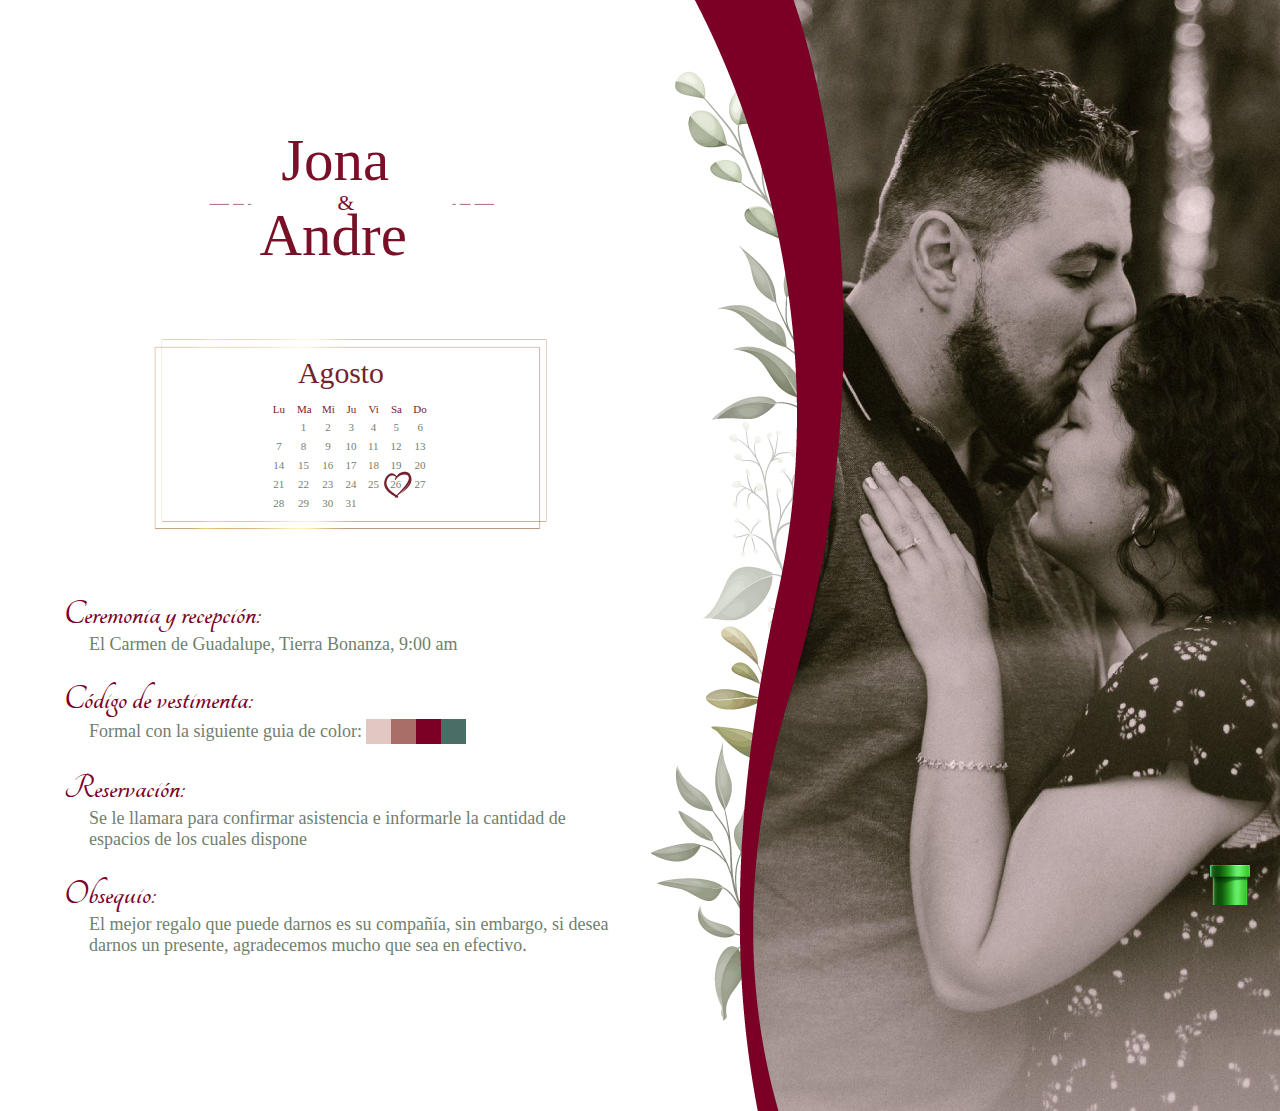
==== index.html @ 088bd96c "adding stuff" ====
<!DOCTYPE html>
<html lang="en">
  <head>
    <meta charset="UTF-8">
    <meta name="viewport" content="width=device-width, initial-scale=1.0">
    <meta http-equiv="X-UA-Compatible" content="ie=edge">
    <title>Jona y Andre</title>
    <link rel="stylesheet" href="./style.css">
    <link rel="icon" href="./favicon.ico" type="image/x-icon">
    <link rel="preconnect" href="https://fonts.googleapis.com">
    <link rel="preconnect" href="https://fonts.gstatic.com" crossorigin>
    <link href="https://fonts.googleapis.com/css2?family=Tangerine:wght@400;700&display=swap" rel="stylesheet">
  </head>
  <body>
    <main>
      <div class="pipe" onclick="document.location.href='./sorpresa/sorpresa.html'">
        <img src="./assets/Pipe.png">
      </div>
      <div class="content">
        <div class="names">
          <img src="./assets/LogoNombres.svg">
        </div>
        <div class="calendar">
          <img class="mobile-only" src="./assets/MobileCalendario.svg">
          <img class="desktop-only" src="./assets/DesktopCalendario.svg">
        </div>
        <div class="info">
          <h1>Ceremonia y recepción:</h1>
          <p>El Carmen de Guadalupe, Tierra Bonanza, 9:00 am</p>

          <h1>Código de vestimenta:</h1>
          <p>Formal con la siguiente guia de color:&nbsp;<span class="color-chip" style="background: #E2C7C2"></span><span class="color-chip" style="background: #A96F67"></span><span class="color-chip" style="background: #7A0026"></span><span class="color-chip" style="background: #4A6D66"></span></p>

          <h1>Reservación:</h1>
          <p>Se le llamara para confirmar asistencia e informarle la cantidad de espacios de los cuales dispone</p>

          <h1>Obsequio:</h1>
          <p>El mejor regalo que puede darnos es su compañía, sin embargo, si desea darnos un presente, agradecemos mucho que sea en efectivo.</p>
        </div>
      </div>
      <div class="decoration">
        <img class="desktop-only" src="./assets/DesktopBG.png">
        <img class="mobile-only" src="./assets/MobileBG.png">
      </div>
    </main>
  </body>
</html>
---- style.css ----
html, body {
	margin: 0;
	padding: 0;
	height: 100%;
}
img{
	width: auto;
	height: 100%;
}
.mobile-only {
	display: none;
}
.desktop-only {
	display: flex;
}
main {
	max-width: 100vw;
	overflow: hidden;
	display: flex;
	flex-direction: row;
	align-items: center;
	justify-content: space-between;
}
.content {
	display: flex;
	flex-grow: 1;
	flex-direction: column;
	padding-left: 5%;
	min-width: 45%;
	max-width: 45%;
}
.names {
	padding: 0 25%;
	display:flex;
}
.names > img {
	max-height: 150px;
	margin: auto;
}
.calendar {
	padding: 10% 15%;
	display: flex;
}
h1 {
	font-family: 'Tangerine', cursive;
	font-size: 35px;
	color: #7A0026;
	margin: 0;
}
p{
	color: #717F6D;
	margin: 0 25px 25px;
	display: flex;
	align-items: center;
	font-size: 18px;
}
.color-chip {
	min-width: 25px;
	min-height: 25px;
	display: inline-block;
}
.decoration {
	height: auto;
	width: auto;
	z-index: -1;
}
.pipe {
	position: fixed;
	bottom: -5px;
	right: 10px;
	width: 60px;
	height: 40px;
}
@media screen and (max-width: 1000px) {
	img{
		width: 100%;
	}
	.mobile-only {
		display: flex;
	}
	.desktop-only {
		display: none;
	}
	main {
		flex-direction: column-reverse;
	}
	.content {
		padding: 0;
		margin-top: -34%;
		max-width: 100%;
		min-width: 100%;
	}
	.calendar {
		padding: 10% 5%;
	}
	.info {
		padding: 0 8% 20% 8%;
	}
	.decoration {
		width: 100%;
	}
	.pipe {
		position: relative;
		margin-bottom: -5px;
		margin-right: -80%;
	}
}
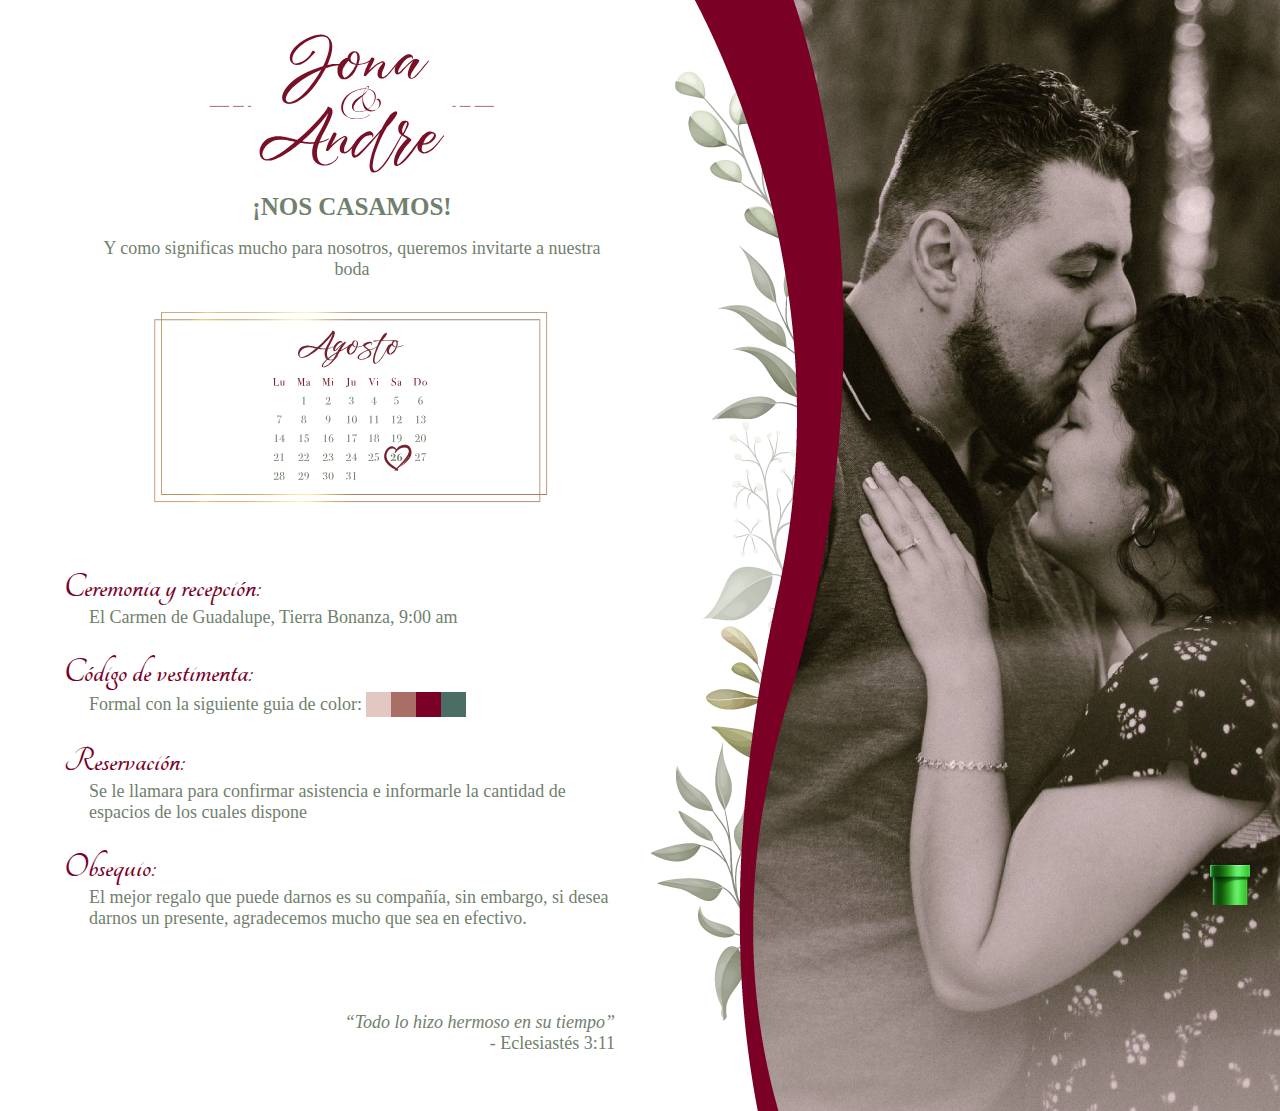
==== commit 2a78a573: "Actualizacion de header" ====
--- a/index.html
+++ b/index.html
@@ -20,23 +20,28 @@
         <div class="names">
           <img src="./assets/LogoNombres.svg">
         </div>
+        <div class="header">
+          <h1 class="centered-txt">¡Nos casamos!</h1>
+          <p class="centered-txt">Y como significas mucho para nosotros, queremos invitarte a nuestra boda </p>
+        </div>
         <div class="calendar">
           <img class="mobile-only" src="./assets/MobileCalendario.svg">
           <img class="desktop-only" src="./assets/DesktopCalendario.svg">
         </div>
         <div class="info">
-          <h1>Ceremonia y recepción:</h1>
+          <h2>Ceremonia y recepción:</h2>
           <p>El Carmen de Guadalupe, Tierra Bonanza, 9:00 am</p>
 
-          <h1>Código de vestimenta:</h1>
+          <h2>Código de vestimenta:</h2>
           <p>Formal con la siguiente guia de color:&nbsp;<span class="color-chip" style="background: #E2C7C2"></span><span class="color-chip" style="background: #A96F67"></span><span class="color-chip" style="background: #7A0026"></span><span class="color-chip" style="background: #4A6D66"></span></p>
 
-          <h1>Reservación:</h1>
+          <h2>Reservación:</h2>
           <p>Se le llamara para confirmar asistencia e informarle la cantidad de espacios de los cuales dispone</p>
 
-          <h1>Obsequio:</h1>
+          <h2>Obsequio:</h2>
           <p>El mejor regalo que puede darnos es su compañía, sin embargo, si desea darnos un presente, agradecemos mucho que sea en efectivo.</p>
         </div>
+        <p class="versiculo">“Todo lo hizo hermoso en su tiempo”<br /><span class="cita">- Eclesiastés 3:11</span></p>
       </div>
       <div class="decoration">
         <img class="desktop-only" src="./assets/DesktopBG.png">
--- a/style.css
+++ b/style.css
@@ -38,10 +38,18 @@
 	margin: auto;
 }
 .calendar {
-	padding: 10% 15%;
+	padding: 0% 15% 10% 15%;
 	display: flex;
 }
+.centered-txt {
+	text-align: center;
+}
 h1 {
+	color: #717F6D;
+	font-size: 25px;
+	text-transform: uppercase;
+}
+h2 {
 	font-family: 'Tangerine', cursive;
 	font-size: 35px;
 	color: #7A0026;
@@ -54,6 +62,18 @@
 	align-items: center;
 	font-size: 18px;
 }
+.versiculo {
+	text-align: right;
+	font-style: italic;
+	display: flex;
+	align-items: stretch;
+	flex-direction: column;
+	margin-top: 10%;
+}
+.cita {
+	font-style: normal;
+}
+
 .color-chip {
 	min-width: 25px;
 	min-height: 25px;
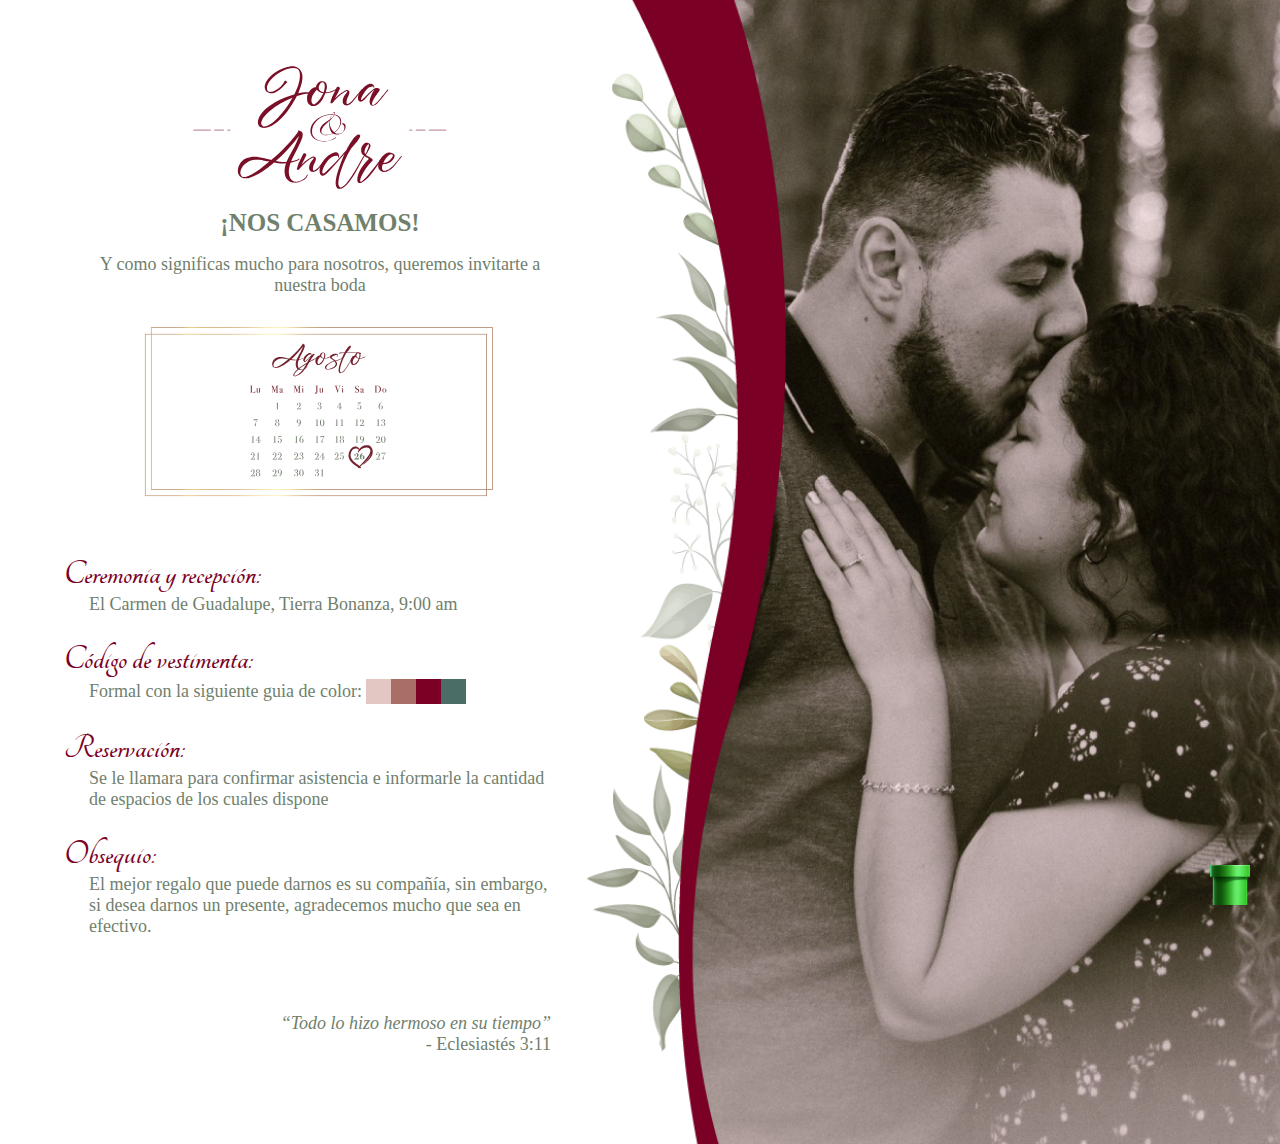
==== commit 31565a2b: "Actualizacion alineacion" ====
--- a/index.html
+++ b/index.html
@@ -21,8 +21,8 @@
           <img src="./assets/LogoNombres.svg">
         </div>
         <div class="header">
-          <h1 class="centered-txt">¡Nos casamos!</h1>
-          <p class="centered-txt">Y como significas mucho para nosotros, queremos invitarte a nuestra boda </p>
+          <h1>¡Nos casamos!</h1>
+          <p>Y como significas mucho para nosotros, queremos invitarte a nuestra boda</p>
         </div>
         <div class="calendar">
           <img class="mobile-only" src="./assets/MobileCalendario.svg">
--- a/style.css
+++ b/style.css
@@ -18,16 +18,15 @@
 	overflow: hidden;
 	display: flex;
 	flex-direction: row;
-	align-items: center;
 	justify-content: space-between;
 }
 .content {
 	display: flex;
 	flex-grow: 1;
 	flex-direction: column;
-	padding-left: 5%;
-	min-width: 45%;
-	max-width: 45%;
+	padding: 5% 0 5% 5%;
+	min-width: 40%;
+	max-width: 40%;
 }
 .names {
 	padding: 0 25%;
@@ -41,7 +40,10 @@
 	padding: 0% 15% 10% 15%;
 	display: flex;
 }
-.centered-txt {
+.header {
+	display: flex;
+	flex-direction: column;
+	align-items: center;
 	text-align: center;
 }
 h1 {
@@ -103,6 +105,7 @@
 	}
 	main {
 		flex-direction: column-reverse;
+		align-items: center;
 	}
 	.content {
 		padding: 0;
@@ -111,10 +114,10 @@
 		min-width: 100%;
 	}
 	.calendar {
-		padding: 10% 5%;
+		padding: 0% 5%10% 5%;
 	}
 	.info {
-		padding: 0 8% 20% 8%;
+		padding: 0 8% 10% 8%;
 	}
 	.decoration {
 		width: 100%;
